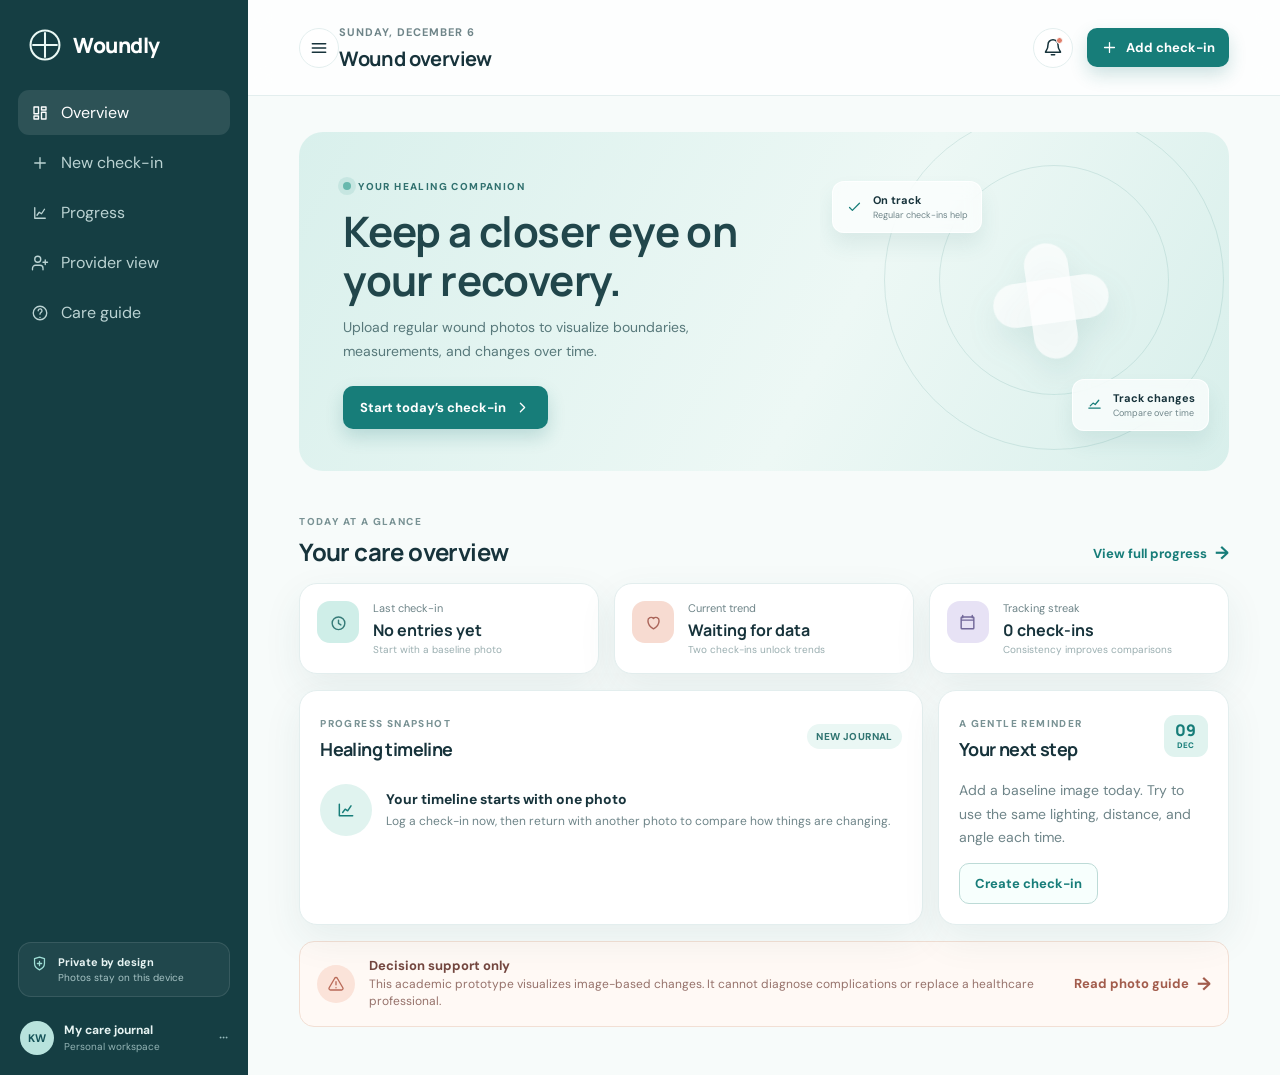
==== index.html @ 3c99eb8f "Initial commit: Woundly prototype with local AI backend and system report" ====
<!DOCTYPE html>
<html lang="en">
  <head>
    <meta charset="UTF-8" />
    <meta name="viewport" content="width=device-width, initial-scale=1.0" />
    <meta
      name="description"
      content="Woundly is a wound progress tracking prototype for photo-based check-ins and care insights."
    />
    <title>Woundly | Wound Progress Companion</title>
    <link rel="preconnect" href="https://fonts.googleapis.com" />
    <link rel="preconnect" href="https://fonts.gstatic.com" crossorigin />
    <link
      href="https://fonts.googleapis.com/css2?family=DM+Sans:wght@400;500;600;700&family=Manrope:wght@500;600;700;800&display=swap"
      rel="stylesheet"
    />
    <link rel="stylesheet" href="styles.css" />
  </head>
  <body>
    <div class="app-shell">
      <aside class="sidebar" id="sidebar">
        <div class="brand">
          <div class="brand-mark" aria-hidden="true">
            <svg viewBox="0 0 40 40" role="img">
              <path d="M20 6v28M6 20h28" />
              <circle cx="20" cy="20" r="17" />
            </svg>
          </div>
          <span>Woundly</span>
        </div>

        <nav class="main-nav" aria-label="Main navigation">
          <button class="nav-item active" data-view="dashboard">
            <svg viewBox="0 0 24 24"><path d="M4 13h6V4H4v9Zm0 7h6v-4H4v4Zm10 0h6v-9h-6v9Zm0-16v4h6V4h-6Z" /></svg>
            <span>Overview</span>
          </button>
          <button class="nav-item" data-view="check-in">
            <svg viewBox="0 0 24 24"><path d="M12 5v14m-7-7h14" /></svg>
            <span>New check-in</span>
          </button>
          <button class="nav-item" data-view="timeline">
            <svg viewBox="0 0 24 24"><path d="M5 5v14h14M8 15l3-4 3 2 4-6" /></svg>
            <span>Progress</span>
          </button>
          <button class="nav-item" data-view="provider">
            <svg viewBox="0 0 24 24"><path d="M16 21v-2a4 4 0 0 0-4-4H6a4 4 0 0 0-4 4v2m7-10a4 4 0 1 0 0-8 4 4 0 0 0 0 8Zm10-3v6m-3-3h6" /></svg>
            <span>Provider view</span>
          </button>
          <button class="nav-item" data-view="guidance">
            <svg viewBox="0 0 24 24"><path d="M12 18h.01M9.6 9a2.5 2.5 0 1 1 4.7 1.2c-.8 1.4-2.3 1.6-2.3 3.3M12 21a9 9 0 1 0 0-18 9 9 0 0 0 0 18Z" /></svg>
            <span>Care guide</span>
          </button>
        </nav>

        <div class="sidebar-foot">
          <div class="privacy-chip">
            <svg viewBox="0 0 24 24"><path d="M12 21s7-3.4 7-9V5l-7-2-7 2v7c0 5.6 7 9 7 9Zm0-12v6m-3-3h6" /></svg>
            <div>
              <strong>Private by design</strong>
              <span>Photos stay on this device</span>
            </div>
          </div>
          <button class="profile">
            <span class="avatar">KW</span>
            <span class="profile-copy">
              <strong>My care journal</strong>
              <small>Personal workspace</small>
            </span>
            <span class="profile-more">···</span>
          </button>
        </div>
      </aside>

      <main>
        <header class="topbar">
          <button class="menu-toggle" id="menu-toggle" aria-label="Open navigation">
            <svg viewBox="0 0 24 24"><path d="M4 7h16M4 12h16M4 17h16" /></svg>
          </button>
          <div class="topbar-copy">
            <p id="today-label"></p>
            <h1 id="page-title">Wound overview</h1>
          </div>
          <div class="topbar-actions">
            <button class="icon-button" aria-label="Notifications">
              <svg viewBox="0 0 24 24"><path d="M18 8a6 6 0 0 0-12 0c0 7-3 7-3 9h18c0-2-3-2-3-9m-8 12h4" /></svg>
              <span class="notification-dot"></span>
            </button>
            <button class="primary-button compact" data-go="check-in">
              <svg viewBox="0 0 24 24"><path d="M12 5v14m-7-7h14" /></svg>
              Add check-in
            </button>
          </div>
        </header>

        <section class="page active" id="dashboard-view">
          <div class="hero-card">
            <div class="hero-copy">
              <span class="eyebrow"><span class="pulse"></span> Your healing companion</span>
              <h2>Keep a closer eye on your recovery.</h2>
              <p>Upload regular wound photos to visualize boundaries, measurements, and changes over time.</p>
              <button class="primary-button" data-go="check-in">
                Start today’s check-in
                <svg viewBox="0 0 24 24"><path d="m9 18 6-6-6-6" /></svg>
              </button>
            </div>
            <div class="hero-visual" aria-hidden="true">
              <div class="visual-orbit orbit-one"></div>
              <div class="visual-orbit orbit-two"></div>
              <div class="medical-cross">
                <span></span>
                <span></span>
              </div>
              <div class="floating-card fc-one">
                <svg viewBox="0 0 24 24"><path d="m5 12 4 4L19 6" /></svg>
                <div><strong>On track</strong><small>Regular check-ins help</small></div>
              </div>
              <div class="floating-card fc-two">
                <svg viewBox="0 0 24 24"><path d="M4 17h16M6 14l4-4 3 2 5-6" /></svg>
                <div><strong>Track changes</strong><small>Compare over time</small></div>
              </div>
            </div>
          </div>

          <div class="section-heading">
            <div>
              <span class="eyebrow muted">Today at a glance</span>
              <h2>Your care overview</h2>
            </div>
            <button class="text-button" data-go="timeline">View full progress <span>→</span></button>
          </div>

          <div class="metric-grid">
            <article class="metric-card">
              <div class="metric-icon sea"><svg viewBox="0 0 24 24"><path d="M12 21a8 8 0 1 0 0-16 8 8 0 0 0 0 16Zm0-12v4l3 2" /></svg></div>
              <div><span>Last check-in</span><strong id="last-checkin">No entries yet</strong><small id="last-checkin-note">Start with a baseline photo</small></div>
            </article>
            <article class="metric-card">
              <div class="metric-icon coral"><svg viewBox="0 0 24 24"><path d="M12 20s7-4.3 7-10A4 4 0 0 0 12 7a4 4 0 0 0-7 3c0 5.7 7 10 7 10Z" /></svg></div>
              <div><span>Current trend</span><strong id="trend-status">Waiting for data</strong><small id="trend-note">Two check-ins unlock trends</small></div>
            </article>
            <article class="metric-card">
              <div class="metric-icon lavender"><svg viewBox="0 0 24 24"><path d="M6 3v3m12-3v3M4 9h16M5 5h14a1 1 0 0 1 1 1v13a1 1 0 0 1-1 1H5a1 1 0 0 1-1-1V6a1 1 0 0 1 1-1Z" /></svg></div>
              <div><span>Tracking streak</span><strong id="streak-count">0 check-ins</strong><small>Consistency improves comparisons</small></div>
            </article>
          </div>

          <div class="content-grid">
            <article class="panel progress-panel">
              <div class="panel-header">
                <div>
                  <span class="eyebrow muted">Progress snapshot</span>
                  <h3>Healing timeline</h3>
                </div>
                <span class="soft-badge" id="timeline-badge">New journal</span>
              </div>
              <div id="dashboard-empty" class="empty-state compact-empty">
                <div class="empty-icon">
                  <svg viewBox="0 0 24 24"><path d="M4 19V5m0 14h16M8 15l3-4 3 2 4-6" /></svg>
                </div>
                <div>
                  <strong>Your timeline starts with one photo</strong>
                  <p>Log a check-in now, then return with another photo to compare how things are changing.</p>
                </div>
              </div>
              <div id="dashboard-progress" class="dashboard-progress hidden">
                <div class="progress-chart" id="progress-chart"></div>
                <div class="chart-footer"><span>Earlier</span><span>Latest check-in</span></div>
              </div>
            </article>

            <article class="panel next-step-panel">
              <div class="panel-header">
                <div>
                  <span class="eyebrow muted">A gentle reminder</span>
                  <h3>Your next step</h3>
                </div>
                <div class="calendar-icon"><span id="next-day">03</span><small id="next-month">JUN</small></div>
              </div>
              <p id="next-step-copy">Add a baseline image today. Try to use the same lighting, distance, and angle each time.</p>
              <button class="secondary-button" data-go="check-in">Create check-in</button>
            </article>
          </div>

          <article class="safety-strip">
            <div class="safety-icon">
              <svg viewBox="0 0 24 24"><path d="M12 9v4m0 4h.01M10.3 4.3 2.9 17a2 2 0 0 0 1.7 3h14.8a2 2 0 0 0 1.7-3L13.7 4.3a2 2 0 0 0-3.4 0Z" /></svg>
            </div>
            <div>
              <strong>Decision support only</strong>
              <p>This academic prototype visualizes image-based changes. It cannot diagnose complications or replace a healthcare professional.</p>
            </div>
            <button class="text-button" data-go="guidance">Read photo guide <span>→</span></button>
          </article>
        </section>

        <section class="page" id="check-in-view">
          <div class="page-intro">
            <span class="eyebrow muted">New progress entry</span>
            <h2>How is the wound looking today?</h2>
            <p>Add one clear photo. The AI will segment the wound, extract visual features, estimate a category, and compare it with prior uploads.</p>
          </div>

          <div class="checkin-grid photo-only-grid">
            <section class="panel upload-panel">
              <div class="step-heading"><span>1</span><div><h3>Add a wound photo</h3><p>Good lighting and a consistent angle make comparisons more meaningful.</p></div></div>
              <label class="upload-zone" id="upload-zone" for="wound-photo">
                <input id="wound-photo" type="file" accept="image/*" />
                <img id="upload-preview" alt="Uploaded wound preview" />
                <div class="upload-placeholder" id="upload-placeholder">
                  <div class="upload-icon">
                    <svg viewBox="0 0 24 24"><path d="M12 16V4m0 0L8 8m4-4 4 4M5 13v6a1 1 0 0 0 1 1h12a1 1 0 0 0 1-1v-6" /></svg>
                  </div>
                  <strong>Drop a photo here or click to browse</strong>
                  <small>JPG, PNG, or HEIC · use a clear close-up</small>
                </div>
                <button class="change-photo hidden" id="change-photo" type="button">Change photo</button>
              </label>
              <div class="photo-tips">
                <span><svg viewBox="0 0 24 24"><path d="M12 3v2m0 14v2m9-9h-2M5 12H3m15.4-6.4L17 7m-10 10-1.4 1.4M18.4 18.4 17 17M7 7 5.6 5.6M16 12a4 4 0 1 1-8 0 4 4 0 0 1 8 0Z" /></svg>Even lighting</span>
                <span><svg viewBox="0 0 24 24"><path d="M12 8v8m-4-4h8M5 5h14v14H5z" /></svg>Same distance</span>
                <span><svg viewBox="0 0 24 24"><path d="m5 12 4 4L19 6" /></svg>In focus</span>
              </div>
            </section>

            <section class="panel details-panel">
              <div class="step-heading"><span>2</span><div><h3>Run image analysis</h3><p>No questionnaire is required. Analysis is based on the uploaded wound photo.</p></div></div>
              <form id="checkin-form">
                <div class="analysis-preview">
                  <span class="model-chip">Photo-only workflow</span>
                  <h3>What the prototype measures</h3>
                  <ul>
                    <li>U-Net wound-boundary segmentation</li>
                    <li>Frame coverage, perimeter, shape, and segmented color composition</li>
                    <li>Pressure-injury category estimate</li>
                    <li>Progress comparison after a second photo</li>
                  </ul>
                </div>
                <label class="consent-row">
                  <input id="prototype-consent" type="checkbox" />
                  <span>I understand this image-analysis prototype supports tracking only and cannot diagnose complications or replace a healthcare professional.</span>
                </label>
                <button class="primary-button full-width" type="submit">Analyze and save check-in <svg viewBox="0 0 24 24"><path d="m9 18 6-6-6-6" /></svg></button>
              </form>
            </section>
          </div>
        </section>

        <section class="page" id="result-view">
          <div class="result-topline">
            <button class="back-button" data-go="dashboard"><span>←</span> Back to overview</button>
            <span class="soft-badge">Saved to your journal</span>
          </div>
          <div id="result-content"></div>
        </section>

        <section class="page" id="timeline-view">
          <div class="page-intro timeline-intro">
            <div>
              <span class="eyebrow muted">Your journal</span>
              <h2>Progress over time</h2>
              <p>Review each check-in and look for meaningful changes between entries.</p>
            </div>
            <button class="primary-button" data-go="check-in"><svg viewBox="0 0 24 24"><path d="M12 5v14m-7-7h14" /></svg>Add check-in</button>
          </div>
          <div id="timeline-empty" class="panel empty-state large-empty">
            <div class="empty-icon"><svg viewBox="0 0 24 24"><path d="M6 3v3m12-3v3M4 9h16M5 5h14a1 1 0 0 1 1 1v13a1 1 0 0 1-1 1H5a1 1 0 0 1-1-1V6a1 1 0 0 1 1-1Z" /></svg></div>
            <h3>No check-ins yet</h3>
            <p>Your photo journal will appear here once you add your first entry.</p>
            <button class="secondary-button" data-go="check-in">Create your first entry</button>
          </div>
          <div id="timeline-content" class="timeline-layout hidden">
            <section class="panel timeline-summary" id="timeline-summary"></section>
            <section class="timeline-list" id="timeline-list"></section>
          </div>
        </section>

        <section class="page" id="guidance-view">
          <div class="page-intro">
            <span class="eyebrow muted">Care guidance</span>
            <h2>Simple habits. Safer decisions.</h2>
            <p>Use a consistent photography routine so visual comparisons are more meaningful.</p>
          </div>
          <div class="guidance-grid">
            <article class="panel guidance-card">
              <div class="guidance-number">01</div>
              <h3>Take consistent photos</h3>
              <p>Use similar lighting, distance, and angle each time. Avoid filters and keep the area in focus.</p>
            </article>
            <article class="panel guidance-card">
              <div class="guidance-number">02</div>
              <h3>Keep the scale consistent</h3>
              <p>Use the same distance and angle each time. A future version should include a reference marker for physical area measurements.</p>
            </article>
            <article class="panel guidance-card">
              <div class="guidance-number">03</div>
              <h3>Use professional judgment</h3>
              <p>Share your timeline with a clinician. Do not delay care while waiting for an application result.</p>
            </article>
          </div>
          <article class="urgent-panel">
            <div>
              <span class="eyebrow">Prototype limitation</span>
              <h3>Image analysis is not a diagnosis</h3>
              <p>This system supports visual progress tracking only. It cannot rule out complications, provide treatment recommendations, or replace professional assessment.</p>
            </div>
            <p class="urgent-note">Consult a qualified healthcare professional for medical advice or when concerned about a wound.</p>
          </article>
        </section>

        <section class="page" id="provider-view">
          <div class="page-intro timeline-intro">
            <div>
              <span class="eyebrow muted">Clinical support prototype</span>
              <h2>Patient review queue</h2>
              <p>A simplified provider interface for reviewing progress, prioritizing concerning changes, and adding clinical oversight.</p>
            </div>
            <span class="soft-badge">Demo workspace</span>
          </div>
          <div class="provider-metrics">
            <article class="metric-card">
              <div class="metric-icon sea"><svg viewBox="0 0 24 24"><path d="M16 21v-2a4 4 0 0 0-4-4H6a4 4 0 0 0-4 4v2m3-10a4 4 0 1 0 0-8 4 4 0 0 0 0 8" /></svg></div>
              <div><span>Tracked patients</span><strong id="provider-patient-count">4 patients</strong><small>Including local journal</small></div>
            </article>
            <article class="metric-card">
              <div class="metric-icon coral"><svg viewBox="0 0 24 24"><path d="M12 9v4m0 4h.01M10.3 4.3 2.9 17a2 2 0 0 0 1.7 3h14.8a2 2 0 0 0 1.7-3L13.7 4.3a2 2 0 0 0-3.4 0Z" /></svg></div>
              <div><span>Needs review</span><strong id="provider-review-count">2 cases</strong><small>Prioritized by visual progress signals</small></div>
            </article>
            <article class="metric-card">
              <div class="metric-icon lavender"><svg viewBox="0 0 24 24"><path d="M6 3v3m12-3v3M4 9h16M5 5h14a1 1 0 0 1 1 1v13a1 1 0 0 1-1 1H5a1 1 0 0 1-1-1V6a1 1 0 0 1 1-1Z" /></svg></div>
              <div><span>Recent uploads</span><strong id="provider-upload-count">3 today</strong><small>Awaiting clinical oversight</small></div>
            </article>
          </div>
          <section class="panel provider-table-panel">
            <div class="panel-header">
              <div>
                <span class="eyebrow muted">Priority list</span>
                <h3>Remote monitoring overview</h3>
              </div>
              <span class="model-chip">Decision support only</span>
            </div>
            <div class="provider-table-wrap">
              <table class="provider-table">
                <thead><tr><th>Patient</th><th>Last check-in</th><th>Reported trend</th><th>Latest indicator</th><th>Review priority</th></tr></thead>
                <tbody id="provider-table-body"></tbody>
              </table>
            </div>
          </section>
          <article class="provider-note">
            <strong>Prototype boundary</strong>
            <p>Sample patients are fictional. The local journal row uses photo-based measurements from the connected proof-of-concept models. Model outputs are not clinically validated.</p>
          </article>
        </section>
      </main>
    </div>
    <div class="toast" id="toast" role="status"></div>
    <script type="module" src="app.js"></script>
  </body>
</html>
---- styles.css ----
@import url("./css/base.css");
@import url("./css/layout.css");
@import url("./css/components.css");
@import url("./css/pages.css");
@import url("./css/responsive.css");
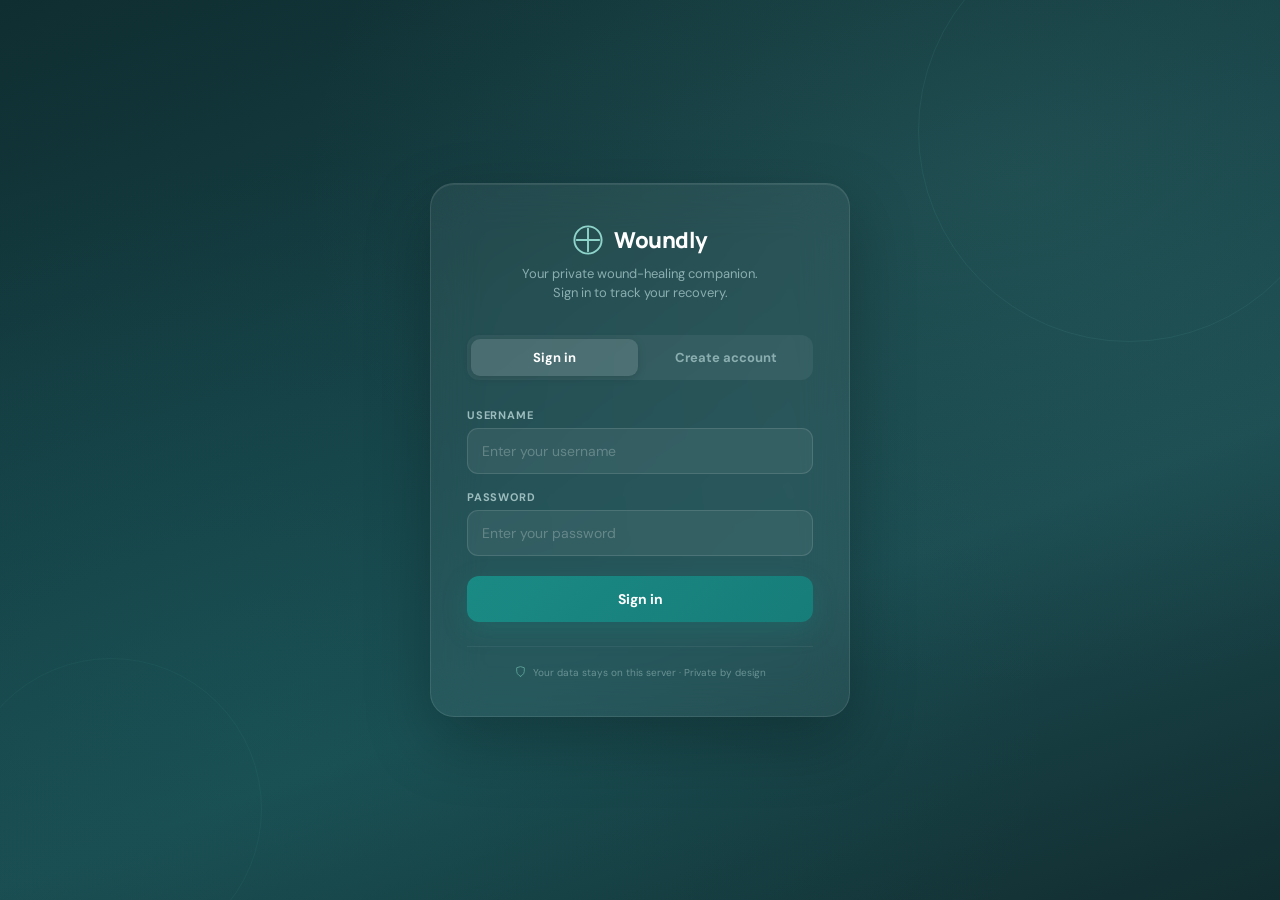
==== commit 2f15c158: "Add user authentication, requirements, and update configuration" ====
--- a/index.html
+++ b/index.html
@@ -17,7 +17,61 @@
     <link rel="stylesheet" href="styles.css" />
   </head>
   <body>
-    <div class="app-shell">
+    <!-- ── Auth overlay ──────────────────────────────── -->
+    <div class="auth-view" id="auth-view">
+      <div class="auth-card">
+        <div class="auth-brand">
+          <svg viewBox="0 0 40 40" role="img"><path d="M20 6v28M6 20h28" /><circle cx="20" cy="20" r="17" /></svg>
+          <span>Woundly</span>
+        </div>
+        <span class="auth-tagline">Your private wound-healing companion.<br/>Sign in to track your recovery.</span>
+
+        <div class="auth-tabs">
+          <button class="auth-tab active" id="tab-login" type="button">Sign in</button>
+          <button class="auth-tab" id="tab-register" type="button">Create account</button>
+        </div>
+
+        <div class="auth-error hidden" id="auth-error"></div>
+
+        <!-- Login form -->
+        <form class="auth-form" id="login-form">
+          <div class="auth-field">
+            <label for="login-username">Username</label>
+            <input id="login-username" type="text" placeholder="Enter your username" autocomplete="username" required />
+          </div>
+          <div class="auth-field">
+            <label for="login-password">Password</label>
+            <input id="login-password" type="password" placeholder="Enter your password" autocomplete="current-password" required />
+          </div>
+          <button class="auth-submit" type="submit">Sign in</button>
+        </form>
+
+        <!-- Register form -->
+        <form class="auth-form hidden" id="register-form">
+          <div class="auth-field">
+            <label for="register-username">Username</label>
+            <input id="register-username" type="text" placeholder="Choose a username" autocomplete="username" required />
+          </div>
+          <div class="auth-field">
+            <label for="register-password">Password</label>
+            <input id="register-password" type="password" placeholder="Create a password" autocomplete="new-password" required />
+          </div>
+          <div class="auth-field">
+            <label for="register-confirm">Confirm password</label>
+            <input id="register-confirm" type="password" placeholder="Re-enter your password" autocomplete="new-password" required />
+          </div>
+          <button class="auth-submit" type="submit">Create account</button>
+        </form>
+
+        <div class="auth-footer">
+          <svg viewBox="0 0 24 24"><path d="M12 21s7-3.4 7-9V5l-7-2-7 2v7c0 5.6 7 9 7 9Z" /></svg>
+          Your data stays on this server · Private by design
+        </div>
+      </div>
+    </div>
+
+    <!-- ── App shell ─────────────────────────────────── -->
+    <div class="app-shell hidden" id="app-shell">
       <aside class="sidebar" id="sidebar">
         <div class="brand">
           <div class="brand-mark" aria-hidden="true">
@@ -57,16 +111,19 @@
             <svg viewBox="0 0 24 24"><path d="M12 21s7-3.4 7-9V5l-7-2-7 2v7c0 5.6 7 9 7 9Zm0-12v6m-3-3h6" /></svg>
             <div>
               <strong>Private by design</strong>
-              <span>Photos stay on this device</span>
-            </div>
-          </div>
-          <button class="profile">
-            <span class="avatar">KW</span>
+              <span>Data stored securely on server</span>
+            </div>
+          </div>
+          <div class="profile">
+            <span class="avatar" id="user-avatar">?</span>
             <span class="profile-copy">
-              <strong>My care journal</strong>
+              <strong id="user-display-name">My care journal</strong>
               <small>Personal workspace</small>
             </span>
-            <span class="profile-more">···</span>
+          </div>
+          <button class="logout-button" id="logout-button" type="button">
+            <svg viewBox="0 0 24 24"><path d="M9 21H5a2 2 0 0 1-2-2V5a2 2 0 0 1 2-2h4m7 14 5-5-5-5m5 5H9" /></svg>
+            Sign out
           </button>
         </div>
       </aside>
@@ -247,7 +304,10 @@
 
         <section class="page" id="result-view">
           <div class="result-topline">
-            <button class="back-button" data-go="dashboard"><span>←</span> Back to overview</button>
+            <div class="result-back-buttons">
+              <button class="back-button" data-go="dashboard"><span>←</span> Overview</button>
+              <button class="back-button" data-go="timeline"><span>←</span> Journal</button>
+            </div>
             <span class="soft-badge">Saved to your journal</span>
           </div>
           <div id="result-content"></div>
--- a/styles.css
+++ b/styles.css
@@ -2,4 +2,5 @@
 @import url("./css/layout.css");
 @import url("./css/components.css");
 @import url("./css/pages.css");
+@import url("./css/auth.css");
 @import url("./css/responsive.css");
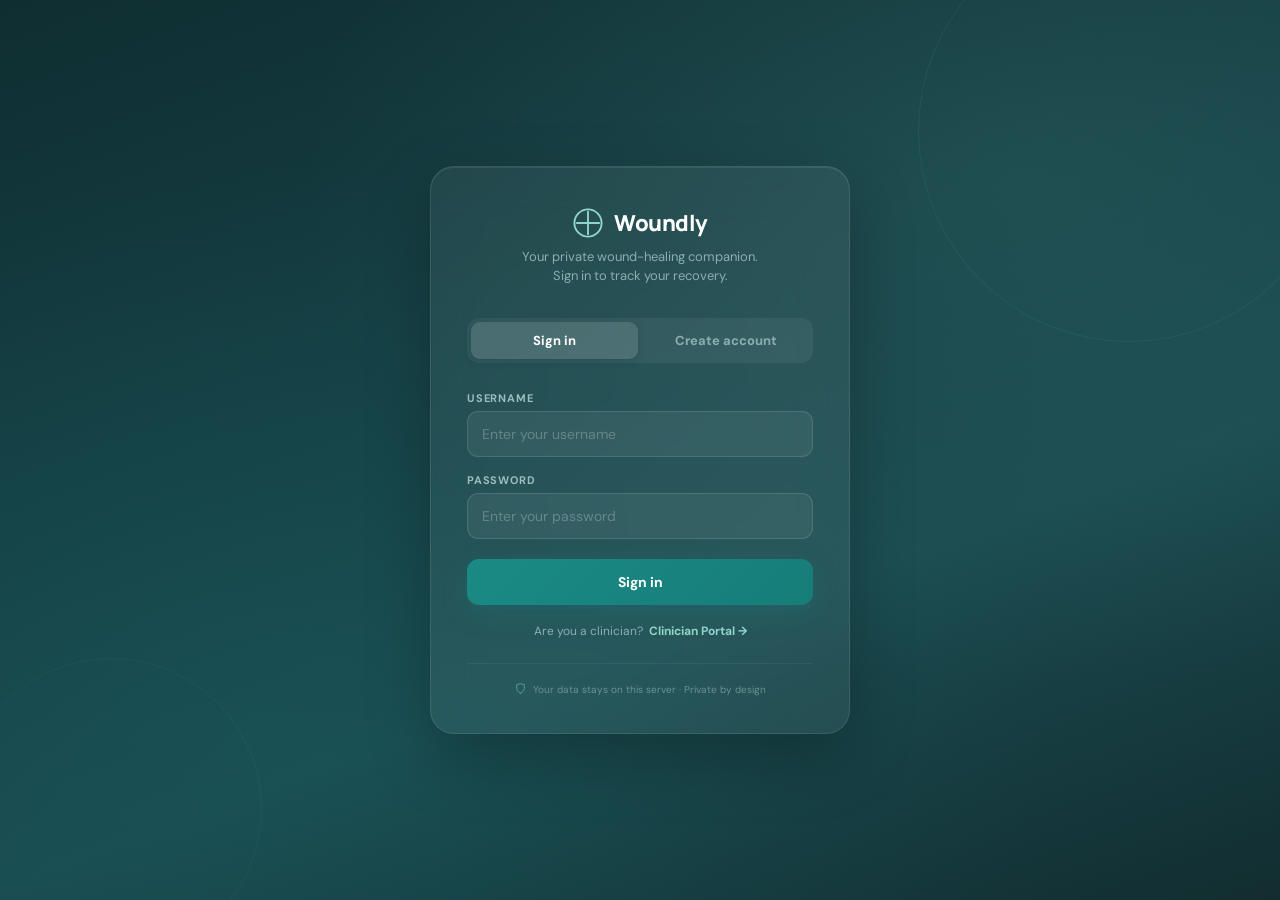
==== commit e931c779: "feat: implement clinician application interface with authentication, patient monitoring queue, and a" ====
--- a/index.html
+++ b/index.html
@@ -63,6 +63,11 @@
           <button class="auth-submit" type="submit">Create account</button>
         </form>
 
+        <div class="clinician-link-row">
+          <span>Are you a clinician?</span>
+          <a href="clinician.html">Clinician Portal &rarr;</a>
+        </div>
+
         <div class="auth-footer">
           <svg viewBox="0 0 24 24"><path d="M12 21s7-3.4 7-9V5l-7-2-7 2v7c0 5.6 7 9 7 9Z" /></svg>
           Your data stays on this server · Private by design
@@ -95,10 +100,6 @@
           <button class="nav-item" data-view="timeline">
             <svg viewBox="0 0 24 24"><path d="M5 5v14h14M8 15l3-4 3 2 4-6" /></svg>
             <span>Progress</span>
-          </button>
-          <button class="nav-item" data-view="provider">
-            <svg viewBox="0 0 24 24"><path d="M16 21v-2a4 4 0 0 0-4-4H6a4 4 0 0 0-4 4v2m7-10a4 4 0 1 0 0-8 4 4 0 0 0 0 8Zm10-3v6m-3-3h6" /></svg>
-            <span>Provider view</span>
           </button>
           <button class="nav-item" data-view="guidance">
             <svg viewBox="0 0 24 24"><path d="M12 18h.01M9.6 9a2.5 2.5 0 1 1 4.7 1.2c-.8 1.4-2.3 1.6-2.3 3.3M12 21a9 9 0 1 0 0-18 9 9 0 0 0 0 18Z" /></svg>
@@ -254,7 +255,7 @@
           <div class="page-intro">
             <span class="eyebrow muted">New progress entry</span>
             <h2>How is the wound looking today?</h2>
-            <p>Add one clear photo. The AI will segment the wound, extract visual features, estimate a category, and compare it with prior uploads.</p>
+            <p>Add one clear photo. The AI will segment the wound, extract visual features, and compare it with prior uploads.</p>
           </div>
 
           <div class="checkin-grid photo-only-grid">
@@ -288,7 +289,6 @@
                   <ul>
                     <li>U-Net wound-boundary segmentation</li>
                     <li>Frame coverage, perimeter, shape, and segmented color composition</li>
-                    <li>Pressure-injury category estimate</li>
                     <li>Progress comparison after a second photo</li>
                   </ul>
                 </div>
@@ -367,49 +367,6 @@
           </article>
         </section>
 
-        <section class="page" id="provider-view">
-          <div class="page-intro timeline-intro">
-            <div>
-              <span class="eyebrow muted">Clinical support prototype</span>
-              <h2>Patient review queue</h2>
-              <p>A simplified provider interface for reviewing progress, prioritizing concerning changes, and adding clinical oversight.</p>
-            </div>
-            <span class="soft-badge">Demo workspace</span>
-          </div>
-          <div class="provider-metrics">
-            <article class="metric-card">
-              <div class="metric-icon sea"><svg viewBox="0 0 24 24"><path d="M16 21v-2a4 4 0 0 0-4-4H6a4 4 0 0 0-4 4v2m3-10a4 4 0 1 0 0-8 4 4 0 0 0 0 8" /></svg></div>
-              <div><span>Tracked patients</span><strong id="provider-patient-count">4 patients</strong><small>Including local journal</small></div>
-            </article>
-            <article class="metric-card">
-              <div class="metric-icon coral"><svg viewBox="0 0 24 24"><path d="M12 9v4m0 4h.01M10.3 4.3 2.9 17a2 2 0 0 0 1.7 3h14.8a2 2 0 0 0 1.7-3L13.7 4.3a2 2 0 0 0-3.4 0Z" /></svg></div>
-              <div><span>Needs review</span><strong id="provider-review-count">2 cases</strong><small>Prioritized by visual progress signals</small></div>
-            </article>
-            <article class="metric-card">
-              <div class="metric-icon lavender"><svg viewBox="0 0 24 24"><path d="M6 3v3m12-3v3M4 9h16M5 5h14a1 1 0 0 1 1 1v13a1 1 0 0 1-1 1H5a1 1 0 0 1-1-1V6a1 1 0 0 1 1-1Z" /></svg></div>
-              <div><span>Recent uploads</span><strong id="provider-upload-count">3 today</strong><small>Awaiting clinical oversight</small></div>
-            </article>
-          </div>
-          <section class="panel provider-table-panel">
-            <div class="panel-header">
-              <div>
-                <span class="eyebrow muted">Priority list</span>
-                <h3>Remote monitoring overview</h3>
-              </div>
-              <span class="model-chip">Decision support only</span>
-            </div>
-            <div class="provider-table-wrap">
-              <table class="provider-table">
-                <thead><tr><th>Patient</th><th>Last check-in</th><th>Reported trend</th><th>Latest indicator</th><th>Review priority</th></tr></thead>
-                <tbody id="provider-table-body"></tbody>
-              </table>
-            </div>
-          </section>
-          <article class="provider-note">
-            <strong>Prototype boundary</strong>
-            <p>Sample patients are fictional. The local journal row uses photo-based measurements from the connected proof-of-concept models. Model outputs are not clinically validated.</p>
-          </article>
-        </section>
       </main>
     </div>
     <div class="toast" id="toast" role="status"></div>
